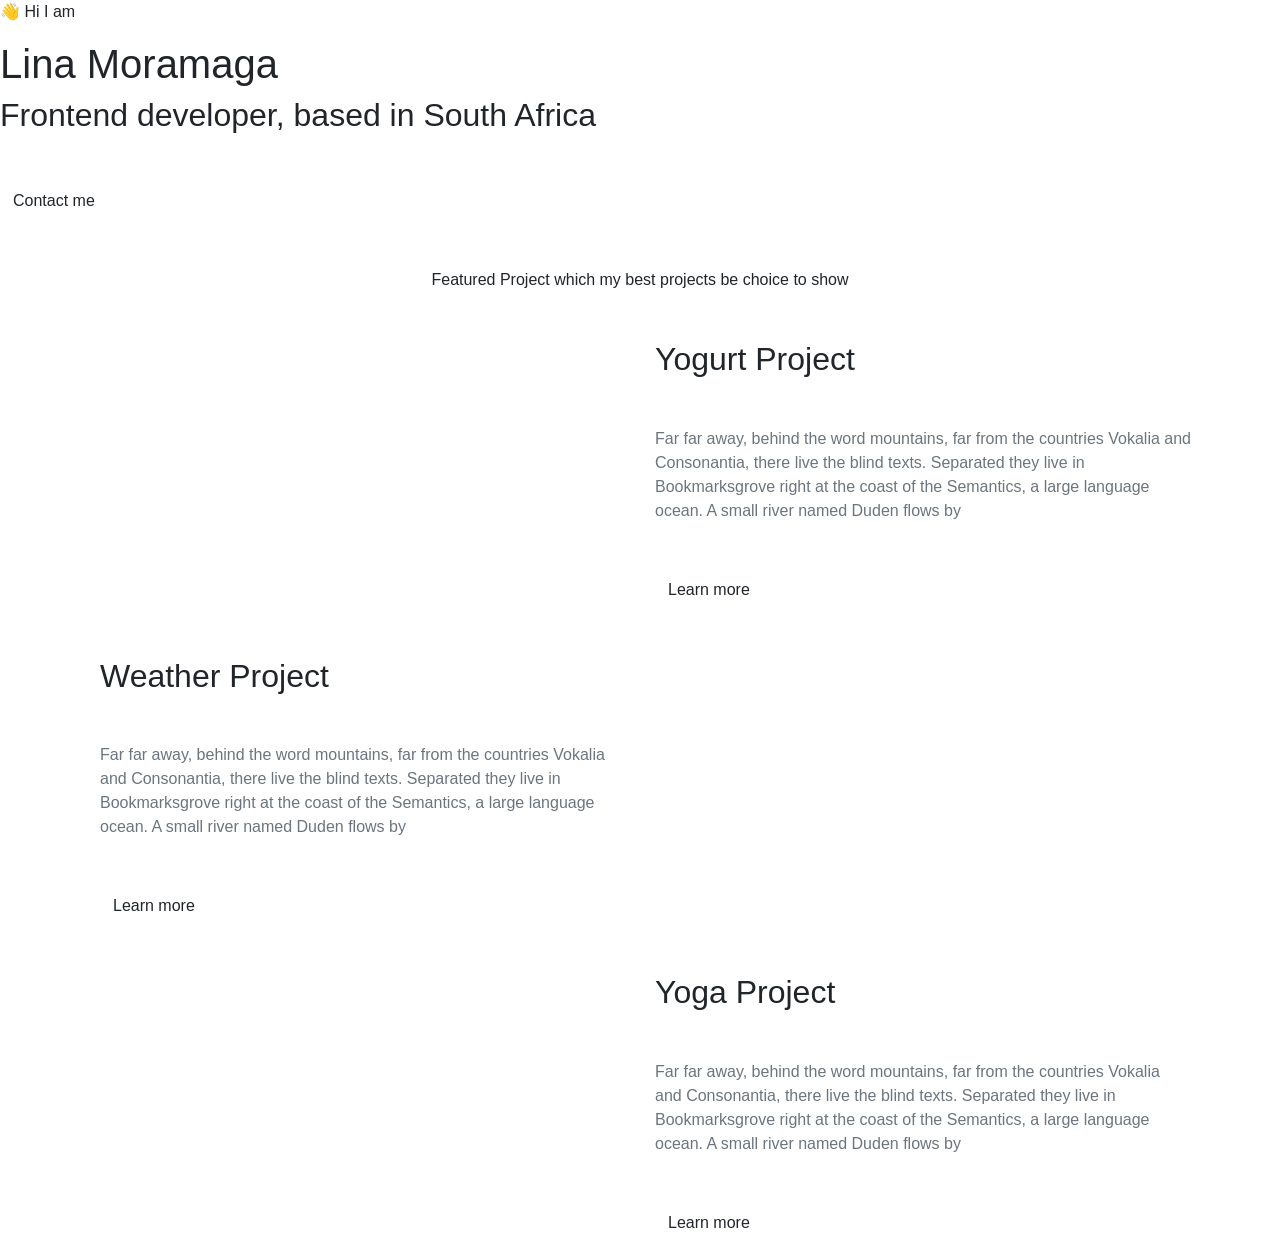
==== index.html @ 9ab112b5 "Added the basic html" ====
<!doctype html>
<html lang="en">
  <head>
    <meta charset="UTF-8" />
    <meta name="viewport" content="width=device-width, initial-scale=1.0" />

    <link
      rel="stylesheet"
      href="https://cdn.jsdelivr.net/npm/bootstrap@4.6.2/dist/css/bootstrap.min.css"
      integrity="sha384-xOolHFLEh07PJGoPkLv1IbcEPTNtaed2xpHsD9ESMhqIYd0nLMwNLD69Npy4HI+N"
      crossorigin="anonymous"
    />
    <link rel="preconnect" href="https://fonts.googleapis.com" />
    <link rel="preconnect" href="https://fonts.gstatic.com" crossorigin />
    <link
      href="https://fonts.googleapis.com/css2?family=Playfair+Display:ital,wght@0,400..900;1,400..900&family=Poppins:ital,wght@0,100;0,200;0,300;0,400;0,500;0,600;0,700;0,800;0,900;1,100;1,200;1,300;1,400;1,500;1,600;1,700;1,800;1,900&display=swap"
      rel="stylesheet"
    />
    <link
      rel="stylesheet"
      href="https://cdnjs.cloudflare.com/ajax/libs/font-awesome/6.0.0-beta3/css/all.min.css"
    />
    <link rel="stylesheet" href="src/style.css" />

    <title>SheCodes Portfolio</title>
  </head>
  <body>
    <div class="hero">
      <p>👋 Hi I am</p>
      <h1>Lina Moramaga</h1>
      <h2 class="mb-5">Frontend developer, based in South Africa</h2>
      <div>
        <a href="#" class="btn btn-branding">Contact me</a>
      </div>
    </div>
    <p class="text-center m-5">
      Featured Project which my best projects be choice to show
    </p>

    <div class="container">
      <div class="row mb-5">
        <div class="col d-none d-lg-block">
          <img src="images/yogurt.png " class="img-fluid" alt="" />
        </div>

        <div class="col">
          <div class="project-description">
            <h2 class="mb-5">Yogurt Project</h2>
            <p class="mb-5 text-muted">
              Far far away, behind the word mountains, far from the countries
              Vokalia and Consonantia, there live the blind texts. Separated
              they live in Bookmarksgrove right at the coast of the Semantics, a
              large language ocean. A small river named Duden flows by
            </p>
            <a href="" class="btn btn-branding-outline">Learn more</a>
          </div>
        </div>
      </div>


<div class="container">
  <div class="row mb-5">
    <div class="col">
      <div class="project-description">
        <h2 class="mb-5">Weather Project</h2>
        <p class="mb-5 text-muted">
          Far far away, behind the word mountains, far from the countries
          Vokalia and Consonantia, there live the blind texts. Separated
          they live in Bookmarksgrove right at the coast of the Semantics, a
          large language ocean. A small river named Duden flows by
        </p>
        <a href="" class="btn btn-branding-outline">Learn more</a>
      </div>
    </div>

    <div class="col d-none d-lg-block">
      <img src="images/weather.png" class="img-fluid" alt="" />
    </div>
  </div>
</div>



<div class="container">
      <div class="row">
        <div class="col d-none d-lg-block">
          <img src="images/yoga.png " class="img-fluid" alt="" />
        </div>

        <div class="col">
          <div class="project-description">
            <h2 class="mb-5">Yoga Project</h2>
            <p class="mb-5 text-muted">
              Far far away, behind the word mountains, far from the countries
              Vokalia and Consonantia, there live the blind texts. Separated
              they live in Bookmarksgrove right at the coast of the Semantics, a
              large language ocean. A small river named Duden flows by
            </p>
            <a href="" class="btn btn-branding-outline">Learn more</a>
          </div>
        </div>
      </div>



    </div>
  </body>
</html>
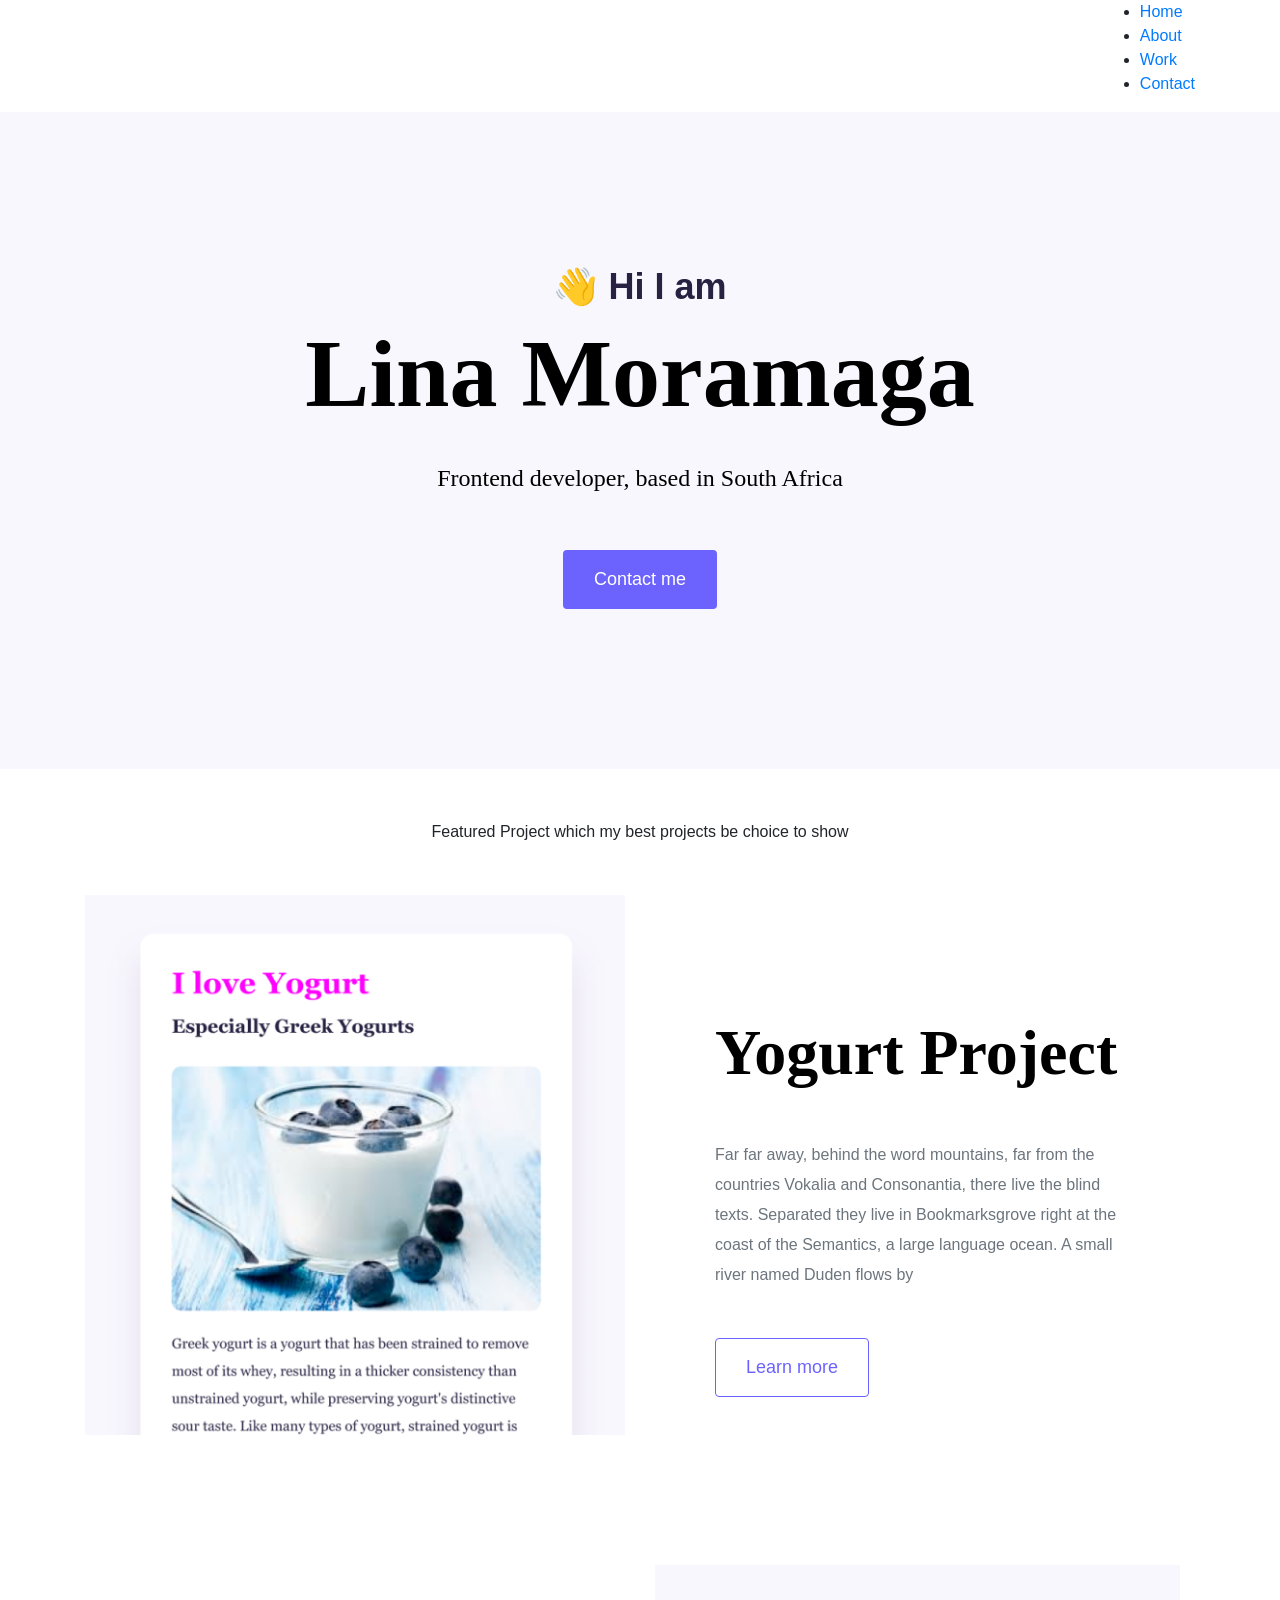
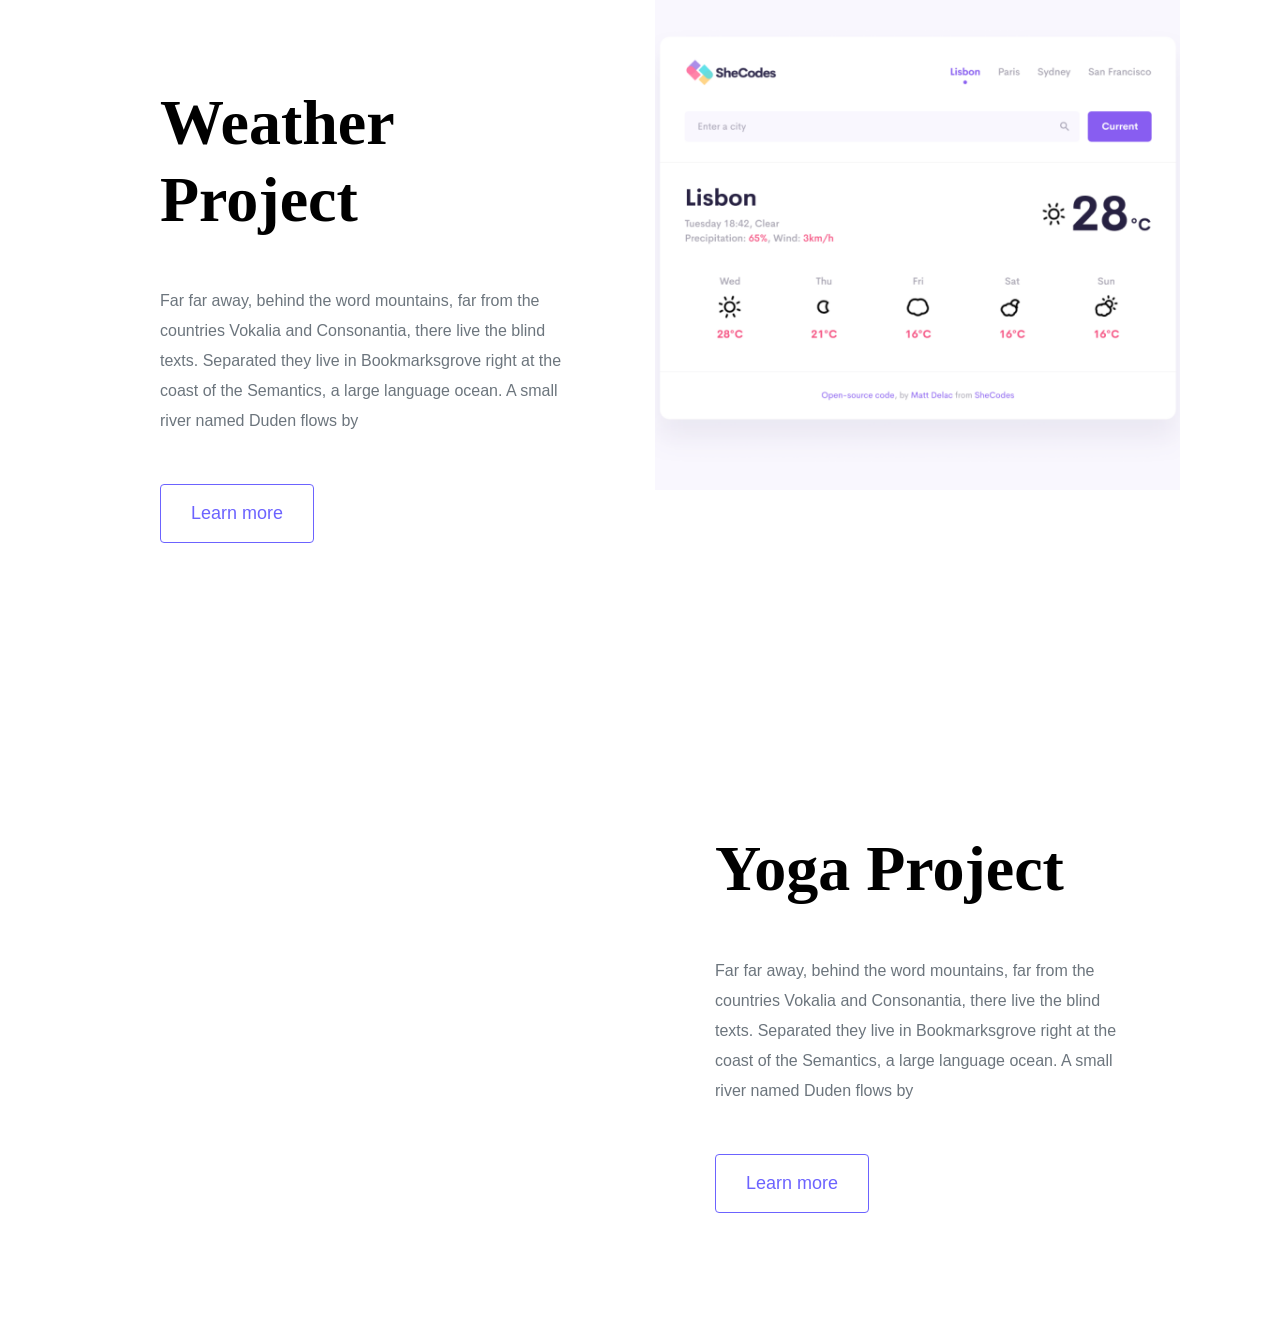
==== commit 8a71e93c: "Added the nav on the index" ====
--- a/index.html
+++ b/index.html
@@ -25,6 +25,33 @@
     <title>SheCodes Portfolio</title>
   </head>
   <body>
+    <div class="container">
+    <nav class="d-flex justify-content-between">
+      <a href="/">
+      
+      <img src="images/logo.png"  class="logo d-none d-md-block" alt="">
+      <img src="images/logo-small.jpg" class="logo d-block d-md-none"  alt="">
+      </a>
+      <ul>
+        <li class="active">
+          <a href="/">Home</a>
+          
+        </li>
+
+        <li>
+        <a href="/about.html">About</a>
+        </li>
+        
+        <li><a href="/work.html">Work</a>
+        </li>
+
+
+        <li>
+          <a href="/contact.html">Contact</a></li>
+      </ul>
+    </nav>
+ </div>
+
     <div class="hero">
       <p>👋 Hi I am</p>
       <h1>Lina Moramaga</h1>
--- a/src/style.css
+++ b/src/style.css
@@ -0,0 +1,121 @@
+:root {
+  --branding-color: #6c63ff;
+  --secondary-color: #f9f7fe;
+  --heading-font-family: "Playfair Display", serif;
+  --default-font-family: "Poppins", sans-serif;
+}
+body {
+  font-family: var(--default-font-family);
+}
+
+h1,
+h2,
+h3,
+h4,
+h5,
+h6 {
+  color: black;
+  font-family: var(--heading-font-family);
+  font-weight: bold;
+}
+h1 {
+  font-size: 96px;
+  line-height: 1.5;
+}
+h2 {
+  font-size: 64px;
+}
+
+p {
+  font-family: var(--default-font-family);
+  font-weight: normal;
+  font-size: 16px;
+  line-height: 30px;
+}
+
+.hero {
+  background-color: var(--secondary-color);
+  text-align: center;
+  padding: 160px 20px;
+}
+
+.hero p {
+  font-size: 36px;
+  font-weight: bold;
+  margin: 0;
+  color: #272142;
+}
+
+.hero h2 {
+  font-family: var(--heading-font-family);
+  font-weight: normal;
+  line-height: 2;
+  font-size: 24px;
+}
+.content-container {
+  padding: 160px 20px;
+}
+.content p {
+  font-size: 14px;
+}
+
+.content h1 {
+  font-size: 64px;
+  line-height: 80px;
+}
+.content h2 {
+  font-size: 18px;
+  font-family: var(--default-font-family);
+}
+.content {
+  margin: 30px;
+}
+
+.content h3 {
+  font-size: 24px;
+  margin: 20px 0 0;
+  line-height: 1.5;
+  font-family: var(--default-font-family);
+}
+
+.btn-branding {
+  background: var(--branding-color);
+  border-radius: 4px;
+  color: white;
+  font-size: 18px;
+  line-height: 27px;
+  padding: 15px 30px;
+}
+.btn-branding-outline {
+  color: var(--branding-color);
+  border: 1px solid var(--branding-color);
+  border-radius: 4px;
+  font-size: 18px;
+  line-height: 27px;
+  padding: 15px 30px;
+}
+.project-description {
+  padding: 120px 60px;
+}
+
+@media (max-width: 960px) {
+  h1 {
+    font-size: 44px;
+    line-height: 56px;
+  }
+  h2 {
+    font-size: 44px;
+  }
+
+  .hero {
+    padding: 80px 20px;
+  }
+  .project-description {
+    padding: 0;
+    text-align: center;
+  }
+  .content {
+    text-align: center;
+    padding: 0;
+  }
+}
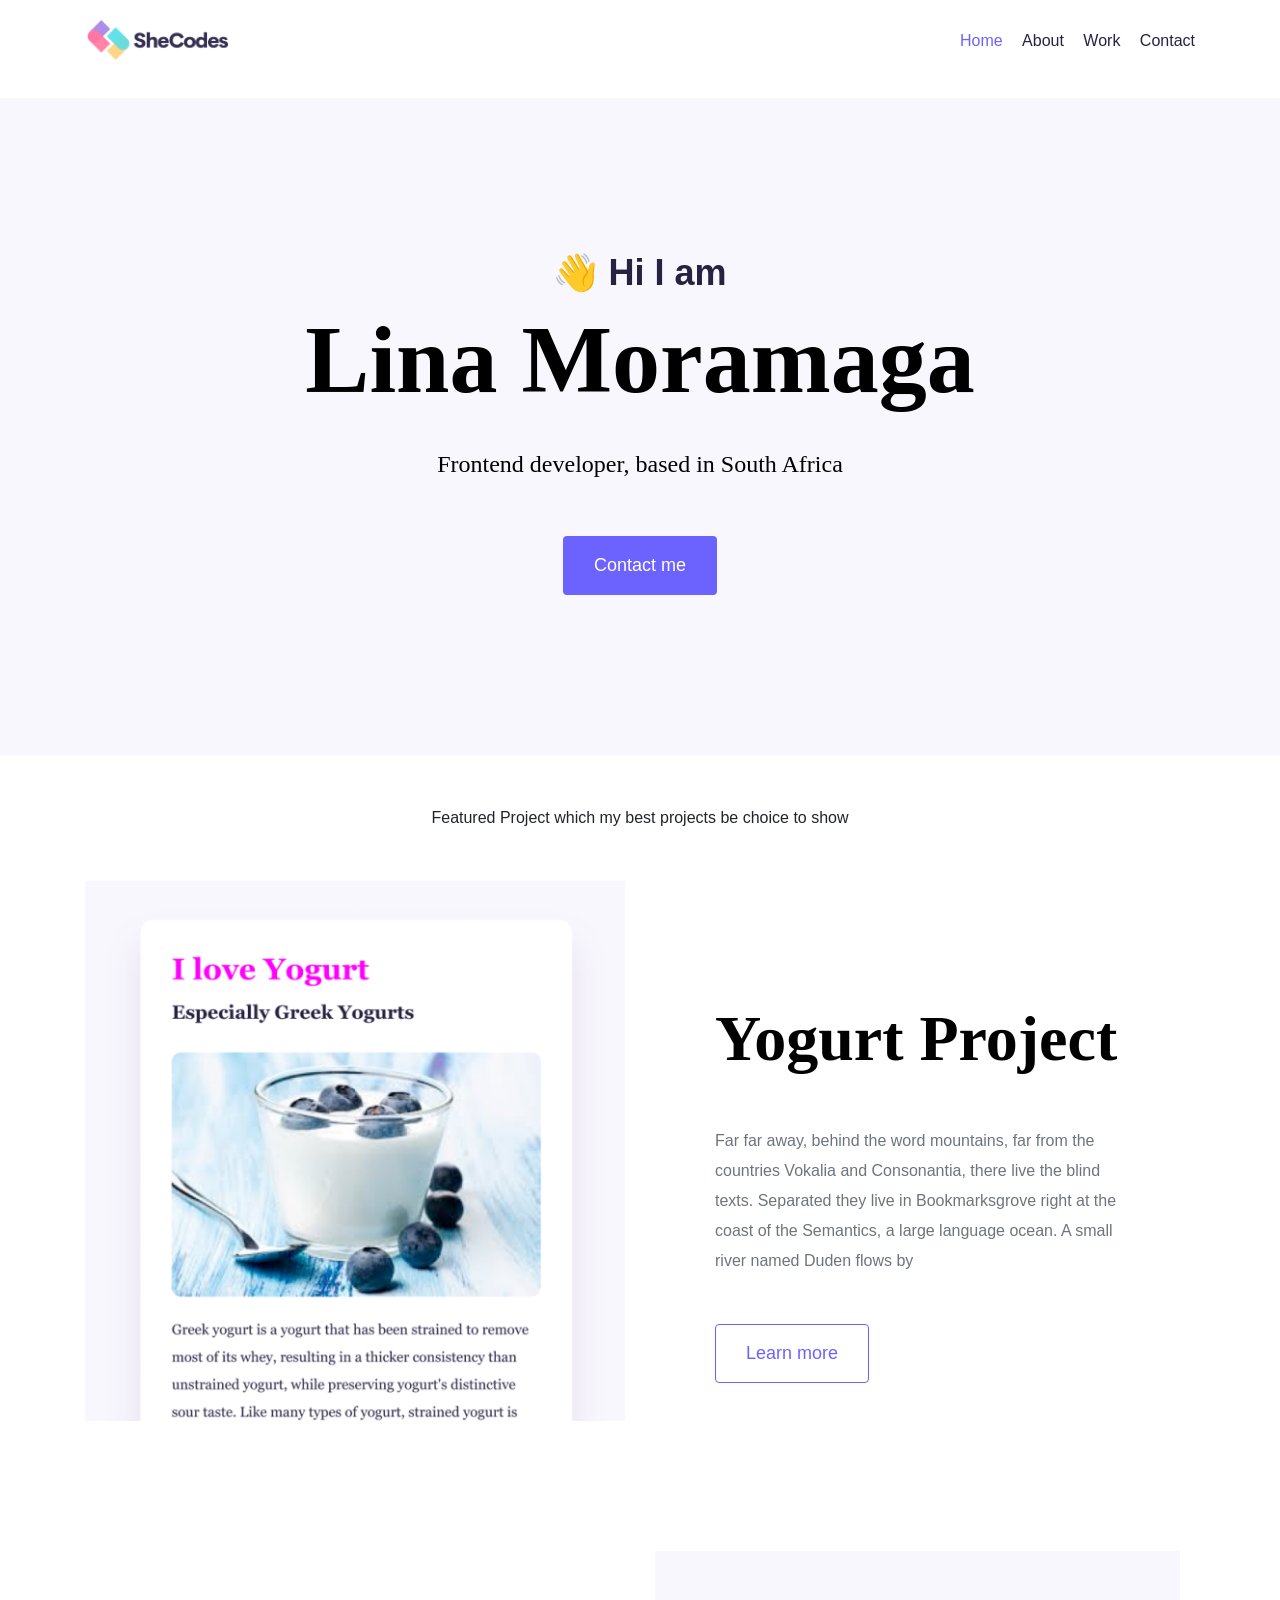
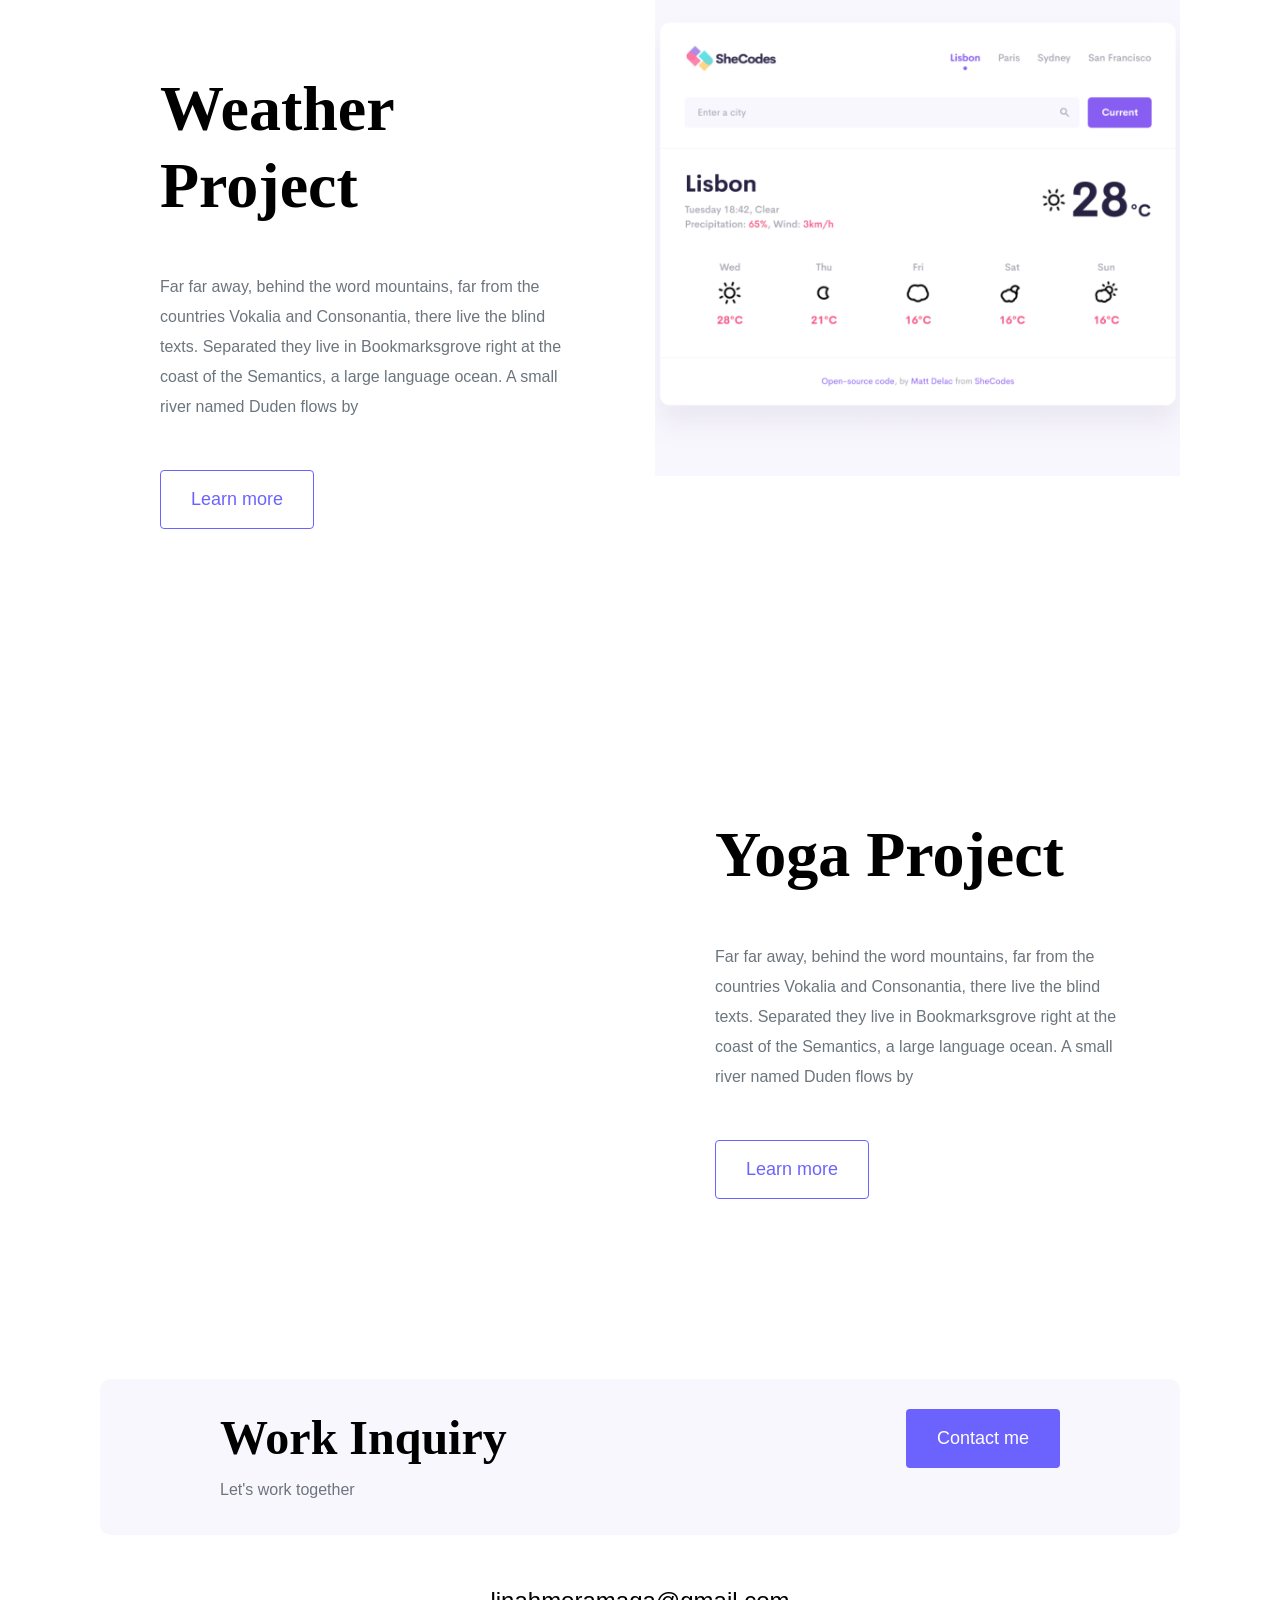
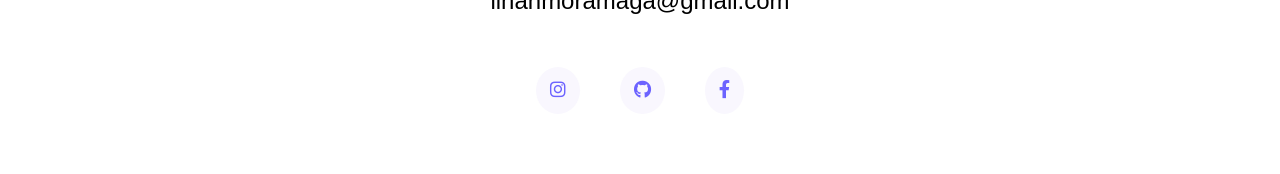
==== commit 037aab59: "Added the footer and injected fonts in all the links and added CSS" ====
--- a/index.html
+++ b/index.html
@@ -127,7 +127,26 @@
           </div>
         </div>
       </div>
+<footer>
+  <div class="contact-box d-flex justify-content-between mb-5 d-none d-md-flex">
+    <div>
+    <h4>Work Inquiry</h4>
+    <p class="text-muted">Let's work together</p>
+    </div>
+    <div>
+    <a href="" class="btn btn-branding">Contact me</a>
+    </div>
+  </div>
+  <div class="d-flex justify-content-center mb-5"><a href="mailto:linahmoramaga@gmail.com" class="email-link ">linahmoramaga@gmail.com</a></div>
+  <div class="social-links d-flex justify-content-center mb-5">
+    <a href="#" target="_blank"><i class="fa-brands fa-instagram" ></i></a>
+    <a href="https://github.com/lmoramaga" target="_blank"> <i class="fa-brands fa-github"></i></a>
+    <a href="#" target="_blank">  <i class="fa-brands fa-facebook-f"></i></a>
+    </div>
 
+ 
+
+</footer>
 
 
     </div>
--- a/src/style.css
+++ b/src/style.css
@@ -24,6 +24,9 @@
 }
 h2 {
   font-size: 64px;
+}
+h4 {
+  font-size: 48px;
 }
 
 p {
@@ -98,6 +101,68 @@
   padding: 120px 60px;
 }
 
+.logo {
+  max-height: 40px;
+}
+nav {
+  padding: 20px 0;
+}
+nav li {
+  display: inline;
+  list-style: none;
+  line-height: 42px;
+  margin-left: 15px;
+}
+nav ul {
+  padding: 0;
+}
+nav a {
+  text-decoration: none;
+  color: #272142;
+  transition: all 100ms ease-in-out;
+}
+
+nav a:hover,
+nav li.active a {
+  color: var(--branding-color);
+}
+footer {
+  margin: 60px 0;
+}
+footer .contact-box {
+  background: var(--secondary-color);
+  padding: 30px 120px;
+  border-radius: 10px;
+}
+footer .contact-box p {
+  margin: 0;
+}
+
+footer .email-link {
+  text-decoration: none;
+  color: black;
+  font-size: 24px;
+}
+
+footer .email-link:hover {
+  color: var(--branding-color);
+}
+
+footer .social-links a {
+  margin: 0 20px;
+  color: var(--branding-color);
+  background: var(--secondary-color);
+  padding: 10px 14px;
+  border-radius: 50%;
+  font-size: 18px;
+  transition: all 100ms ease-in-out;
+}
+
+footer .social-links a:hover {
+  color: white;
+  background: var(--branding-color);
+}
+
 @media (max-width: 960px) {
   h1 {
     font-size: 44px;
@@ -105,6 +170,9 @@
   }
   h2 {
     font-size: 44px;
+  }
+  h4 {
+    font-size: 26px;
   }
 
   .hero {
@@ -114,6 +182,7 @@
     padding: 0;
     text-align: center;
   }
+
   .content {
     text-align: center;
     padding: 0;
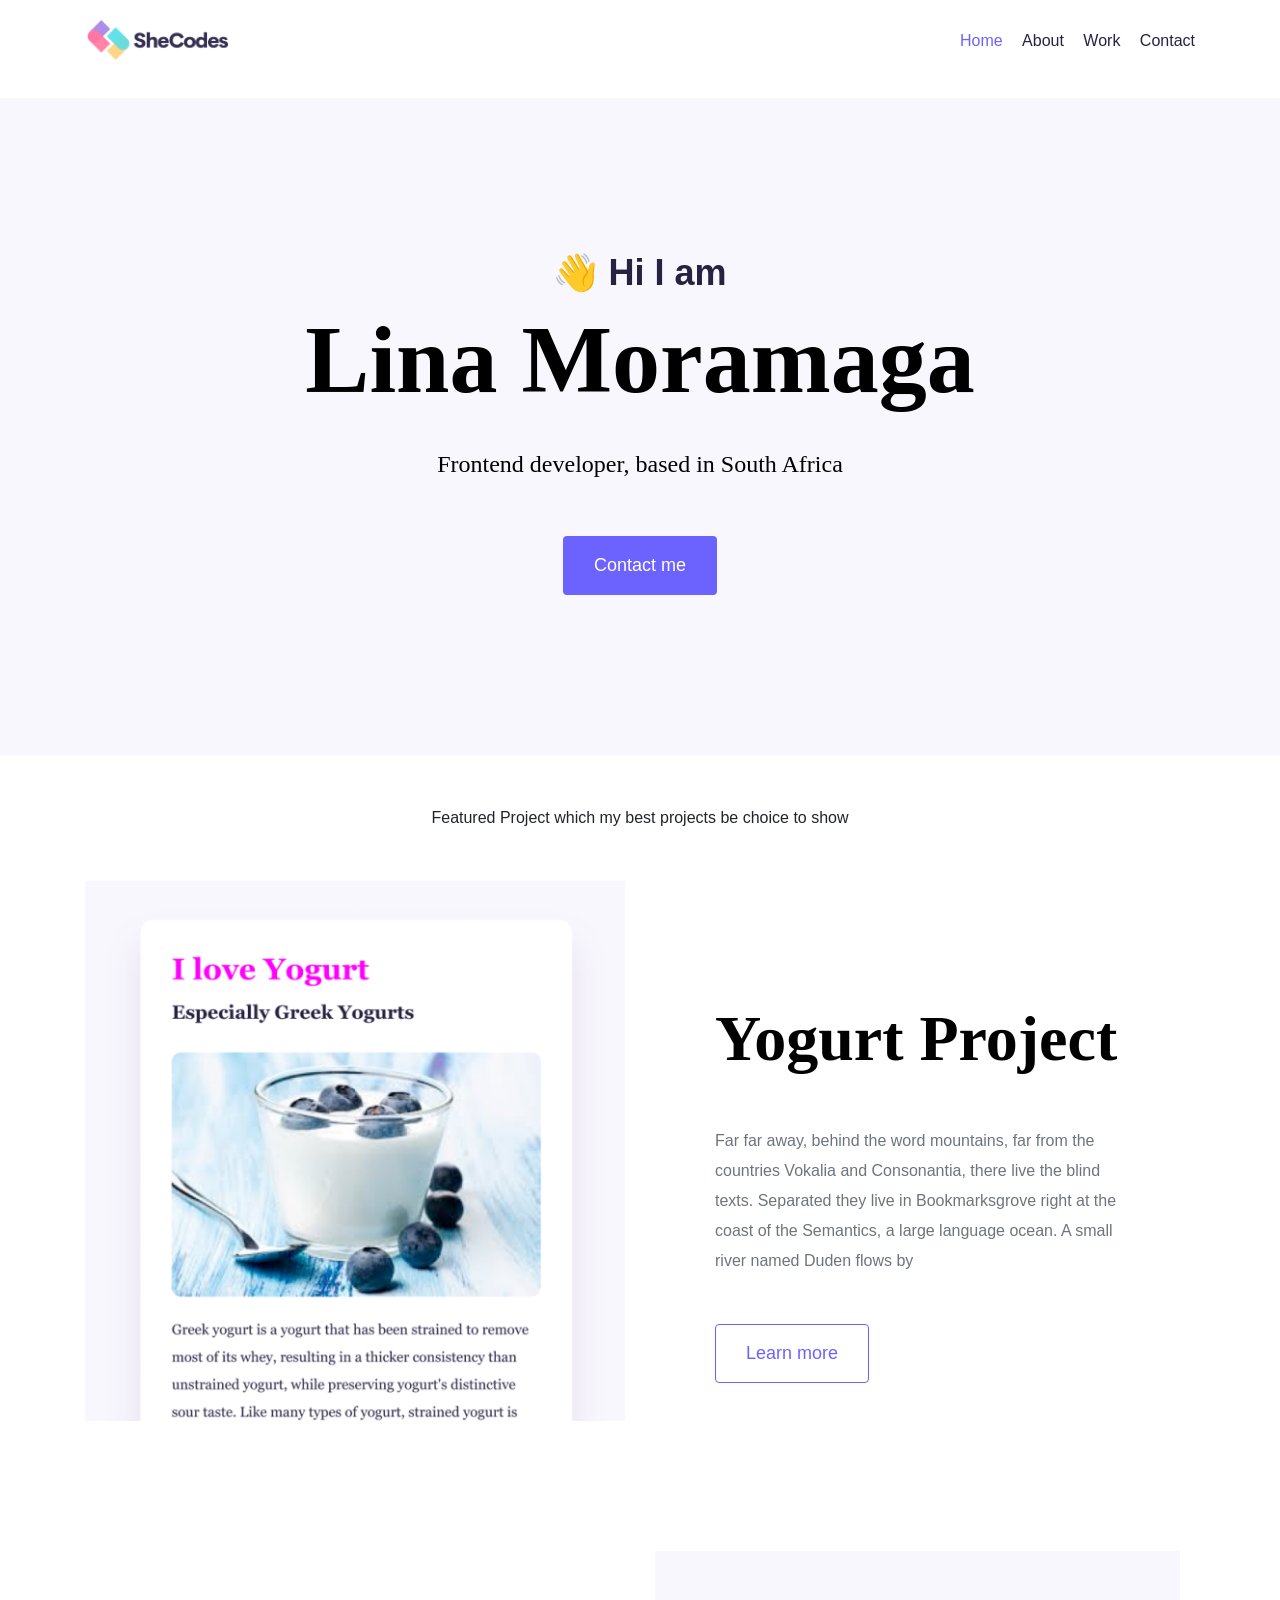
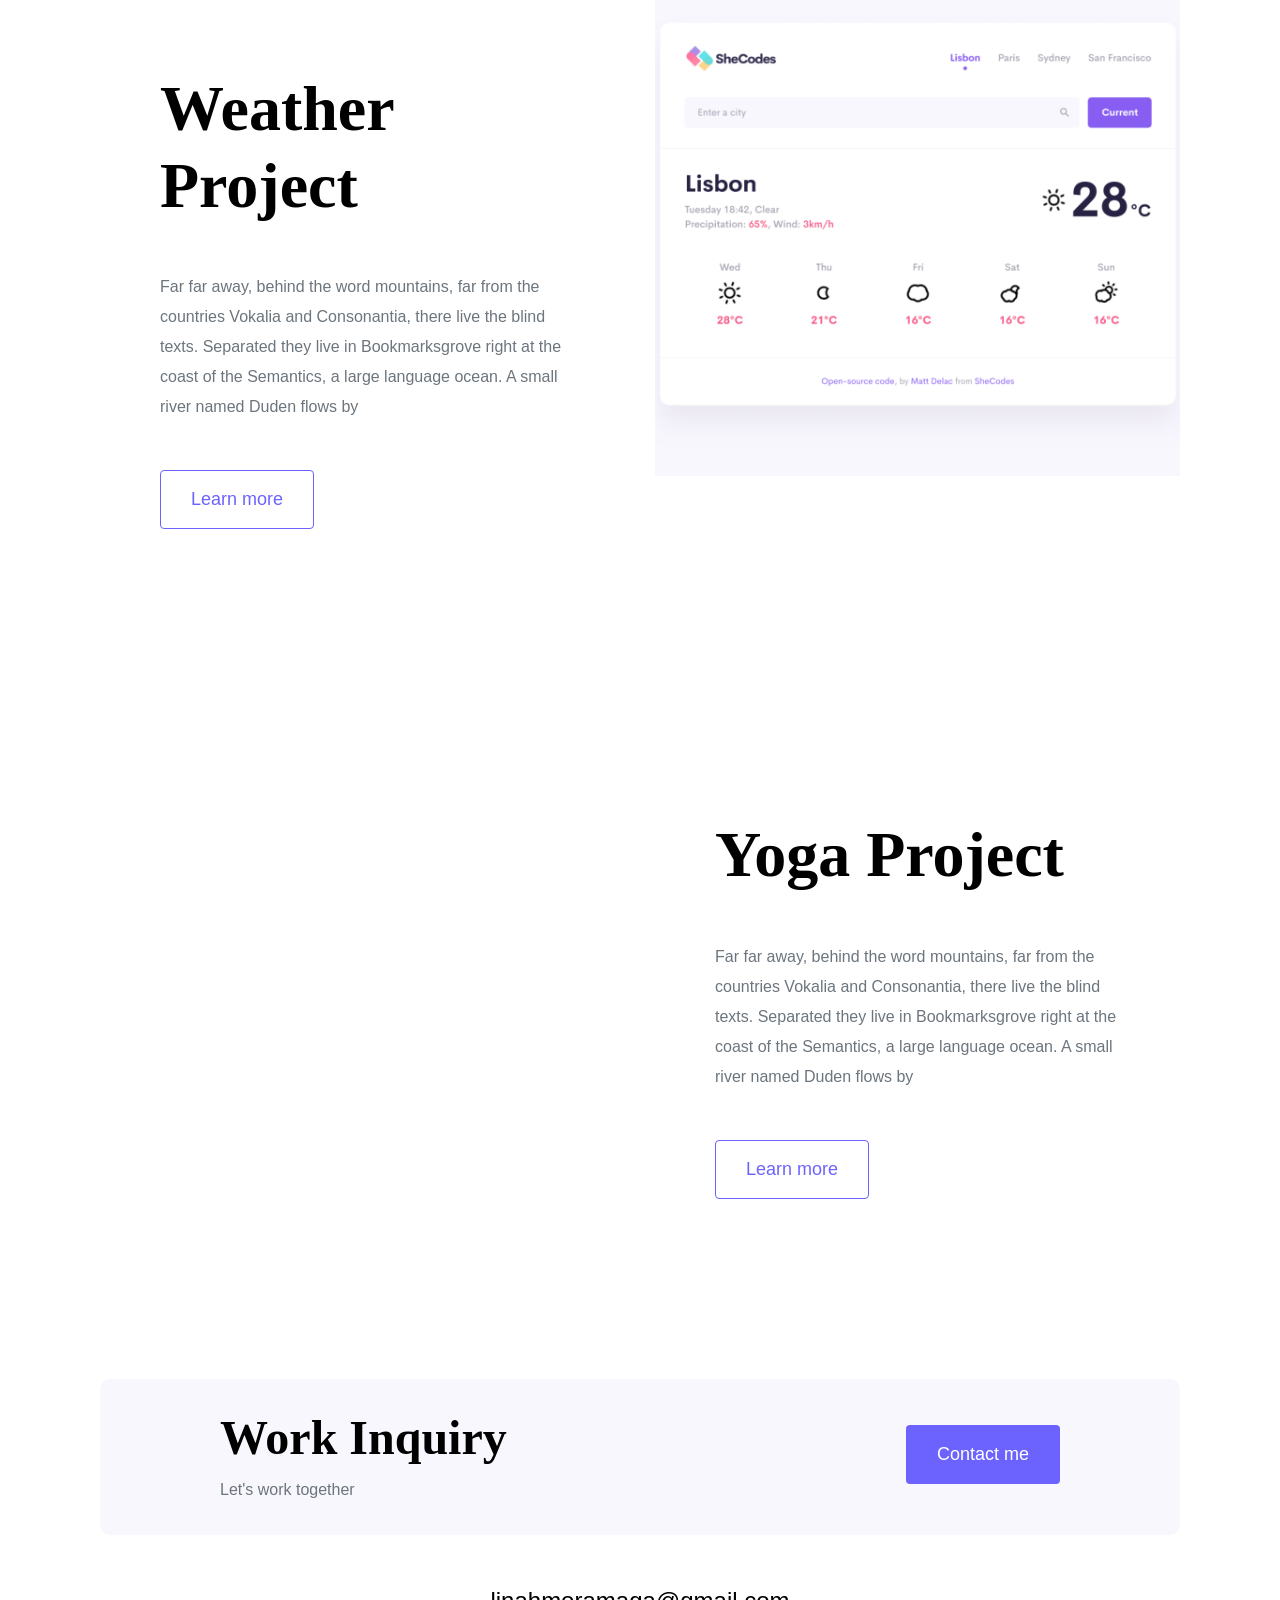
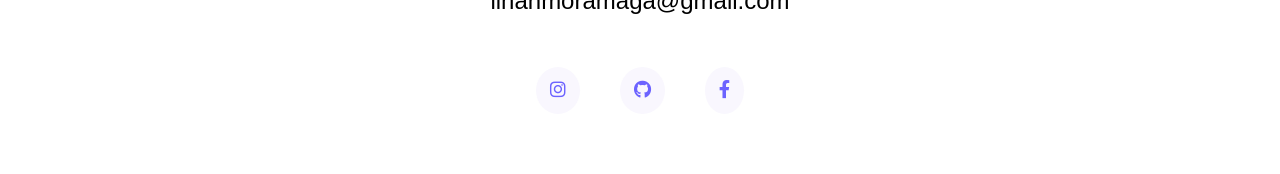
==== commit 74cd99b5: "Added more CSS" ====
--- a/index.html
+++ b/index.html
@@ -134,7 +134,7 @@
     <p class="text-muted">Let's work together</p>
     </div>
     <div>
-    <a href="" class="btn btn-branding">Contact me</a>
+    <a href="" class="btn btn-branding mt-3">Contact me</a>
     </div>
   </div>
   <div class="d-flex justify-content-center mb-5"><a href="mailto:linahmoramaga@gmail.com" class="email-link ">linahmoramaga@gmail.com</a></div>
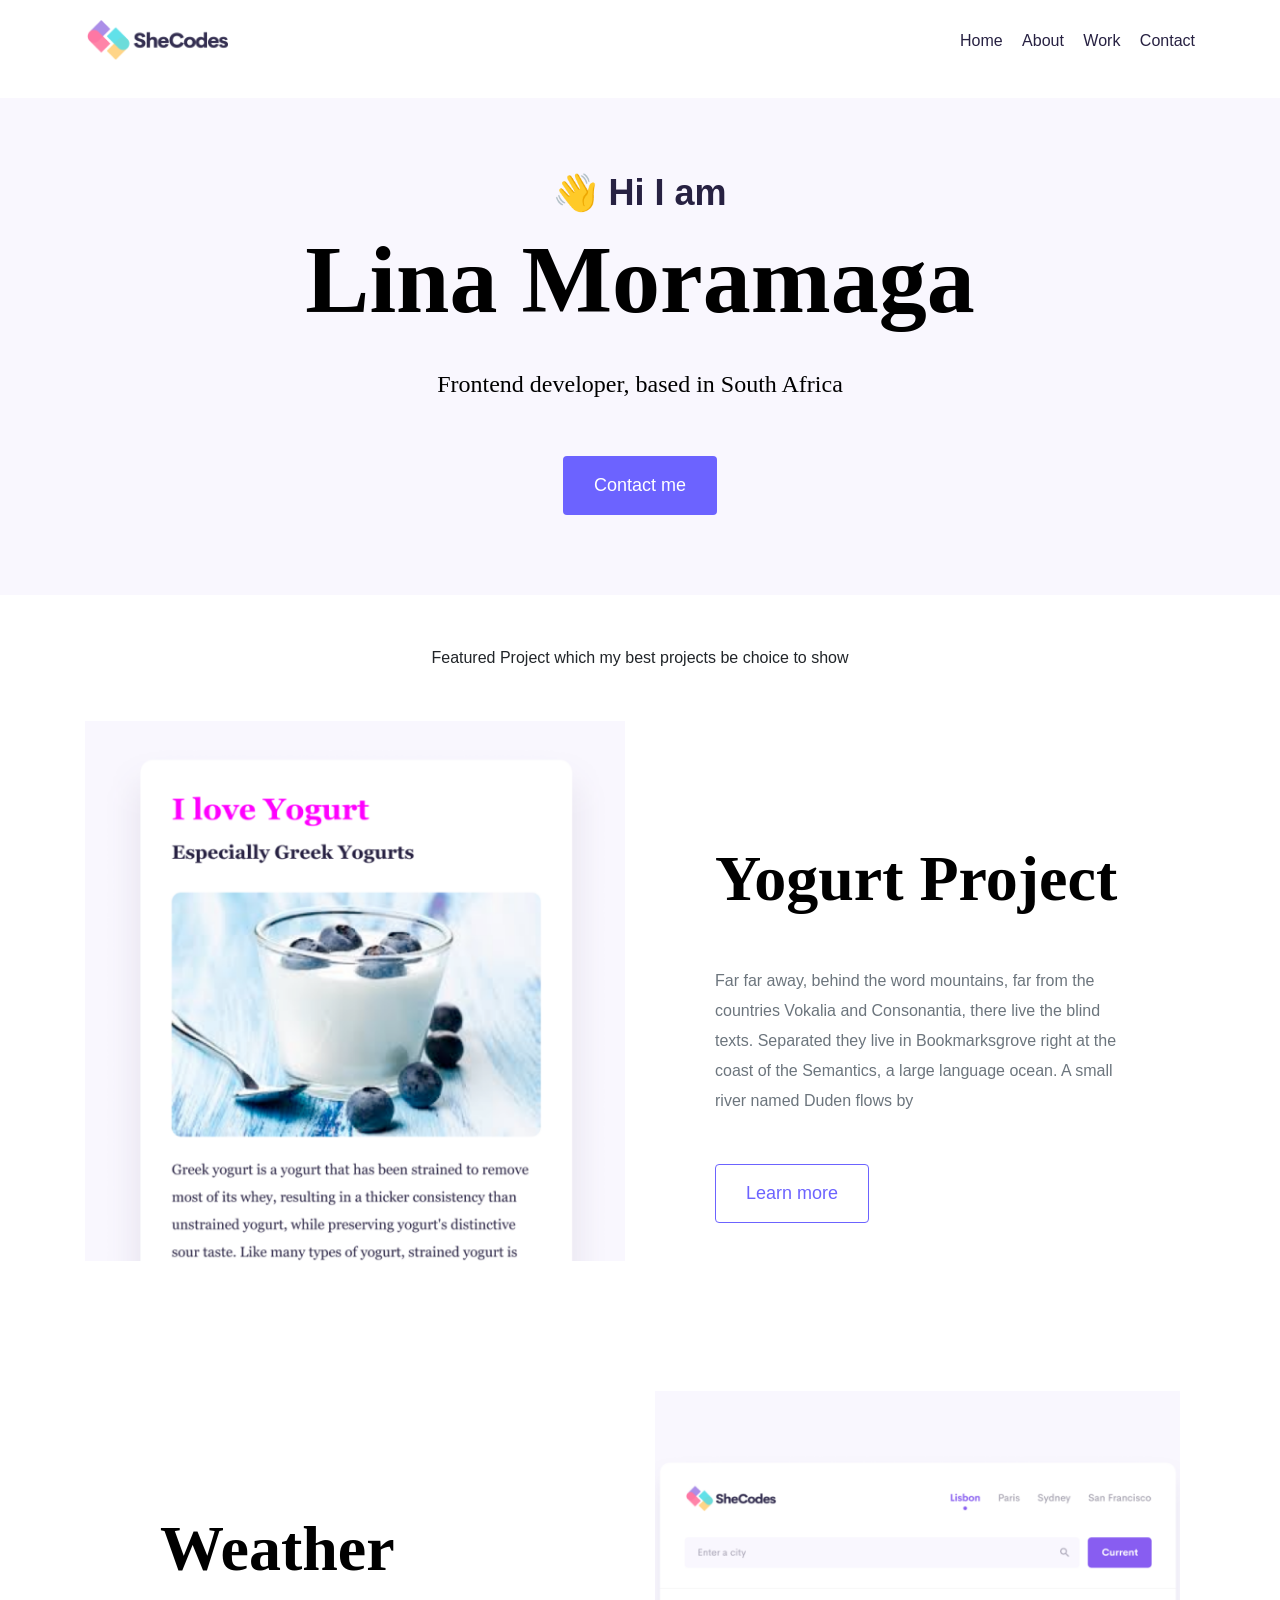
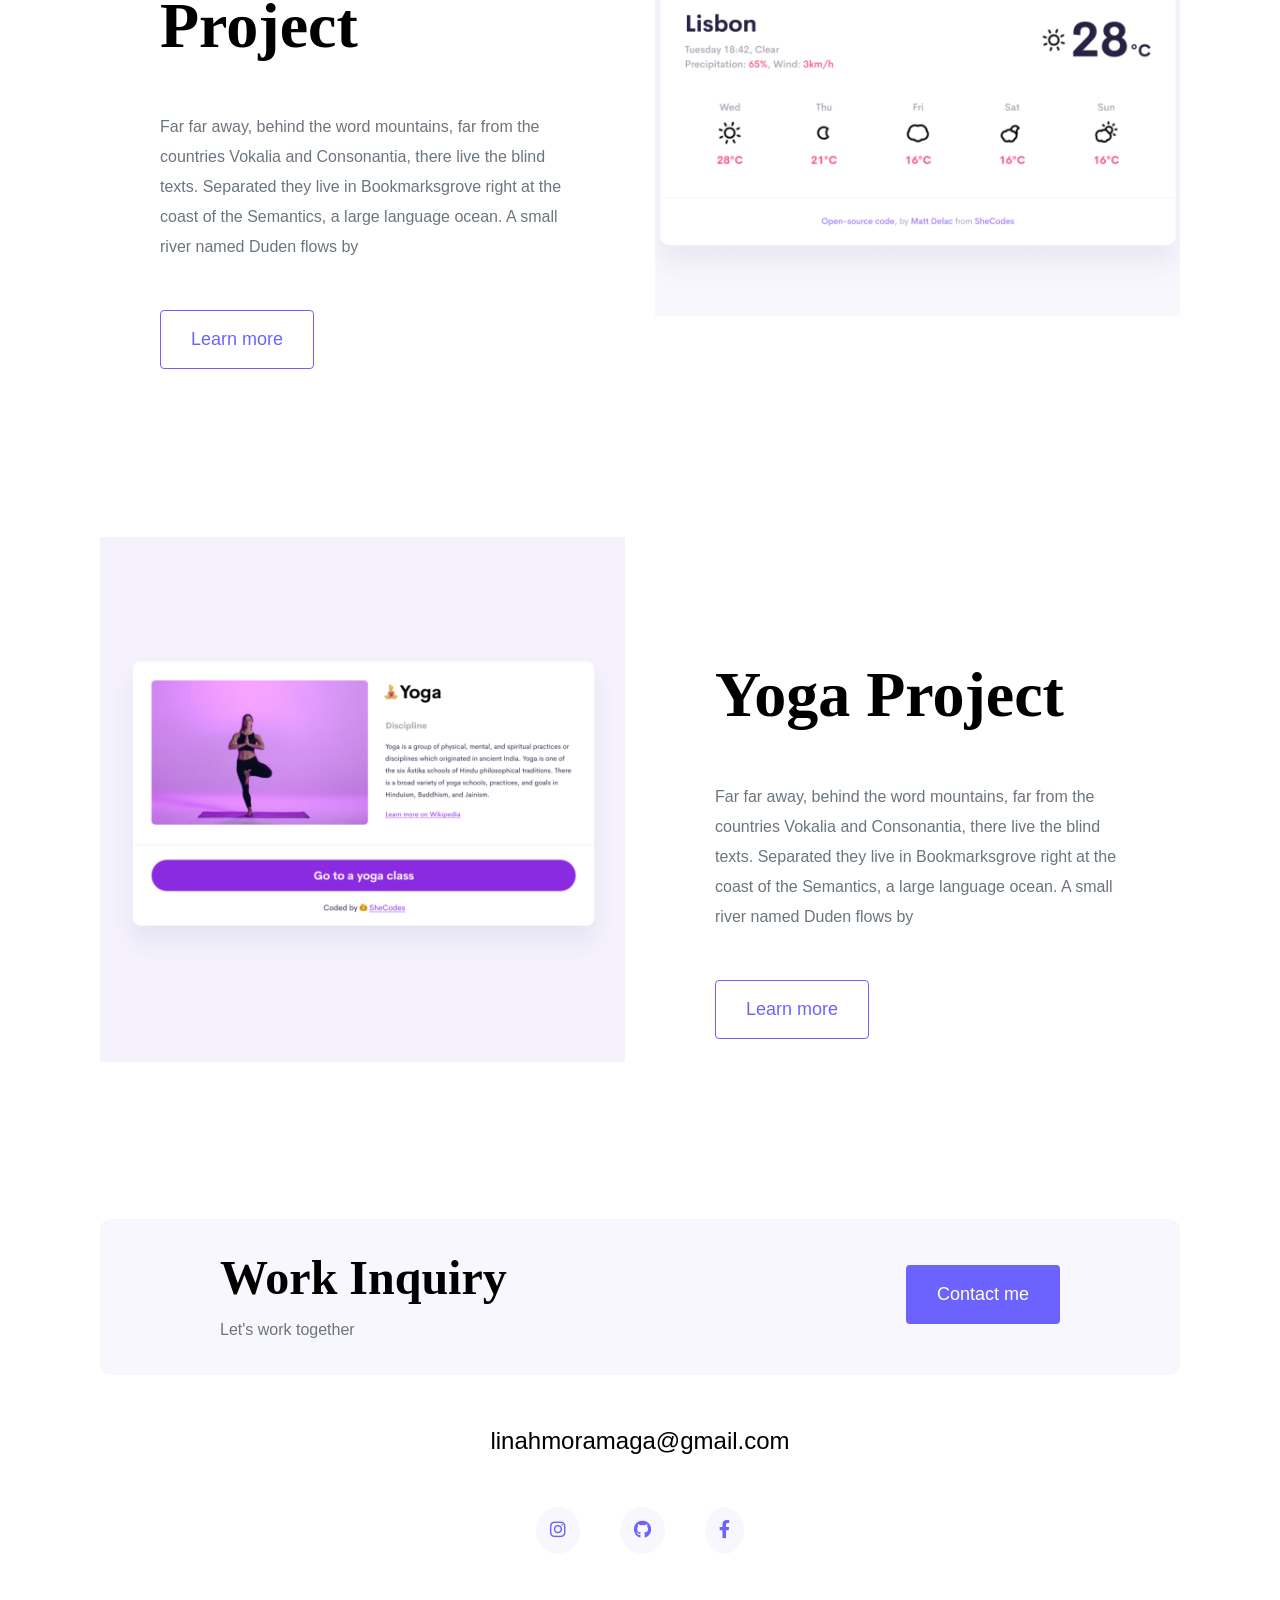
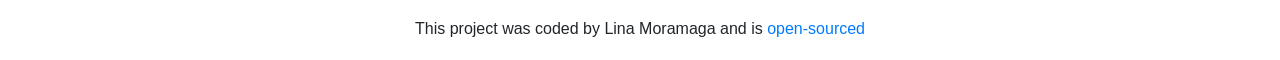
==== commit 072ffb8e: "Made the website the SEO friendly and fixed the navigation and links" ====
--- a/index.html
+++ b/index.html
@@ -3,6 +3,7 @@
   <head>
     <meta charset="UTF-8" />
     <meta name="viewport" content="width=device-width, initial-scale=1.0" />
+    <meta name="description" content="Lina Moramaga is a front-end developer based in South Africa">
 
     <link
       rel="stylesheet"
@@ -22,32 +23,32 @@
     />
     <link rel="stylesheet" href="src/style.css" />
 
-    <title>SheCodes Portfolio</title>
+    <title>Front-end Developer - Lina Moramaga </title>
   </head>
   <body>
     <div class="container">
     <nav class="d-flex justify-content-between">
       <a href="/">
       
-      <img src="images/logo.png"  class="logo d-none d-md-block" alt="">
-      <img src="images/logo-small.jpg" class="logo d-block d-md-none"  alt="">
+      <img src="images/logo.png"  class="logo d-none d-md-block" alt="Patricia Logo">
+      <img src="images/logo-small.jpg" class="logo d-block d-md-none"  alt="Patricia Logo">
       </a>
       <ul>
-        <li class="active">
-          <a href="/">Home</a>
+        <li >
+          <a href="/" title="Homepage">Home</a>
           
         </li>
 
         <li>
-        <a href="/about.html">About</a>
+        <a href="/about.html" title="About Page">About</a>
         </li>
         
-        <li><a href="/work.html">Work</a>
+        <li><a href="/work.html" title="Work Page">Work</a>
         </li>
 
 
         <li>
-          <a href="/contact.html">Contact</a></li>
+          <a href="/contact.html" title="Contact Page">Contact</a></li>
       </ul>
     </nav>
  </div>
@@ -57,7 +58,7 @@
       <h1>Lina Moramaga</h1>
       <h2 class="mb-5">Frontend developer, based in South Africa</h2>
       <div>
-        <a href="#" class="btn btn-branding">Contact me</a>
+        <a href="/contact.html" class="btn btn-branding">Contact me</a>
       </div>
     </div>
     <p class="text-center m-5">
@@ -67,7 +68,7 @@
     <div class="container">
       <div class="row mb-5">
         <div class="col d-none d-lg-block">
-          <img src="images/yogurt.png " class="img-fluid" alt="" />
+          <img src="images/yogurt.png " class="img-fluid" alt="Yogurt project preview" />
         </div>
 
         <div class="col">
@@ -79,7 +80,7 @@
               they live in Bookmarksgrove right at the coast of the Semantics, a
               large language ocean. A small river named Duden flows by
             </p>
-            <a href="" class="btn btn-branding-outline">Learn more</a>
+            <a href="/work.html" class="btn btn-branding-outline">Learn more</a>
           </div>
         </div>
       </div>
@@ -96,12 +97,12 @@
           they live in Bookmarksgrove right at the coast of the Semantics, a
           large language ocean. A small river named Duden flows by
         </p>
-        <a href="" class="btn btn-branding-outline">Learn more</a>
+        <a href="/work.html" class="btn btn-branding-outline">Learn more</a>
       </div>
     </div>
 
     <div class="col d-none d-lg-block">
-      <img src="images/weather.png" class="img-fluid" alt="" />
+      <img src="images/weather.png" class="img-fluid" alt="Weather project preview" />
     </div>
   </div>
 </div>
@@ -111,7 +112,7 @@
 <div class="container">
       <div class="row">
         <div class="col d-none d-lg-block">
-          <img src="images/yoga.png " class="img-fluid" alt="" />
+          <img src="images/yoga.png " class="img-fluid" alt="Yoga project preview" />
         </div>
 
         <div class="col">
@@ -123,31 +124,31 @@
               they live in Bookmarksgrove right at the coast of the Semantics, a
               large language ocean. A small river named Duden flows by
             </p>
-            <a href="" class="btn btn-branding-outline">Learn more</a>
+            <a href="/work.html" class="btn btn-branding-outline">Learn more</a>
           </div>
         </div>
       </div>
 <footer>
   <div class="contact-box d-flex justify-content-between mb-5 d-none d-md-flex">
     <div>
-    <h4>Work Inquiry</h4>
+    <h3>Work Inquiry</h3>
     <p class="text-muted">Let's work together</p>
     </div>
     <div>
-    <a href="" class="btn btn-branding mt-3">Contact me</a>
+    <a href="/contact.html" class="btn btn-branding mt-3" title="Contact me" >Contact me</a>
     </div>
   </div>
   <div class="d-flex justify-content-center mb-5"><a href="mailto:linahmoramaga@gmail.com" class="email-link ">linahmoramaga@gmail.com</a></div>
   <div class="social-links d-flex justify-content-center mb-5">
-    <a href="#" target="_blank"><i class="fa-brands fa-instagram" ></i></a>
-    <a href="https://github.com/lmoramaga" target="_blank"> <i class="fa-brands fa-github"></i></a>
-    <a href="#" target="_blank">  <i class="fa-brands fa-facebook-f"></i></a>
+    <a href="#" target="_blank" title="Instagram profile"><i class="fa-brands fa-instagram" ></i></a>
+    <a href="https://github.com/lmoramaga" target="_blank" title="Github profile"> <i class="fa-brands fa-github"></i></a>
+    <a href="#" target="_blank" title="Facebook profile">  <i class="fa-brands fa-facebook-f"></i></a>
     </div>
 
  
 
 </footer>
-
+<p class="text-center mt-5">This project was coded  by Lina Moramaga and is  <a href="https://github.com/lmoramaga/portfolio-homeowrk" target="_blank">open-sourced</a></p>
 
     </div>
   </body>
--- a/src/style.css
+++ b/src/style.css
@@ -25,7 +25,7 @@
 h2 {
   font-size: 64px;
 }
-h4 {
+h3 {
   font-size: 48px;
 }
 
@@ -39,7 +39,7 @@
 .hero {
   background-color: var(--secondary-color);
   text-align: center;
-  padding: 160px 20px;
+  padding: 80px 20px;
 }
 
 .hero p {
@@ -56,7 +56,7 @@
   font-size: 24px;
 }
 .content-container {
-  padding: 160px 20px;
+  padding: 60px 20px;
 }
 .content p {
   font-size: 14px;
@@ -171,13 +171,10 @@
   h2 {
     font-size: 44px;
   }
-  h4 {
+  h3 {
     font-size: 26px;
   }
 
-  .hero {
-    padding: 80px 20px;
-  }
   .project-description {
     padding: 0;
     text-align: center;
